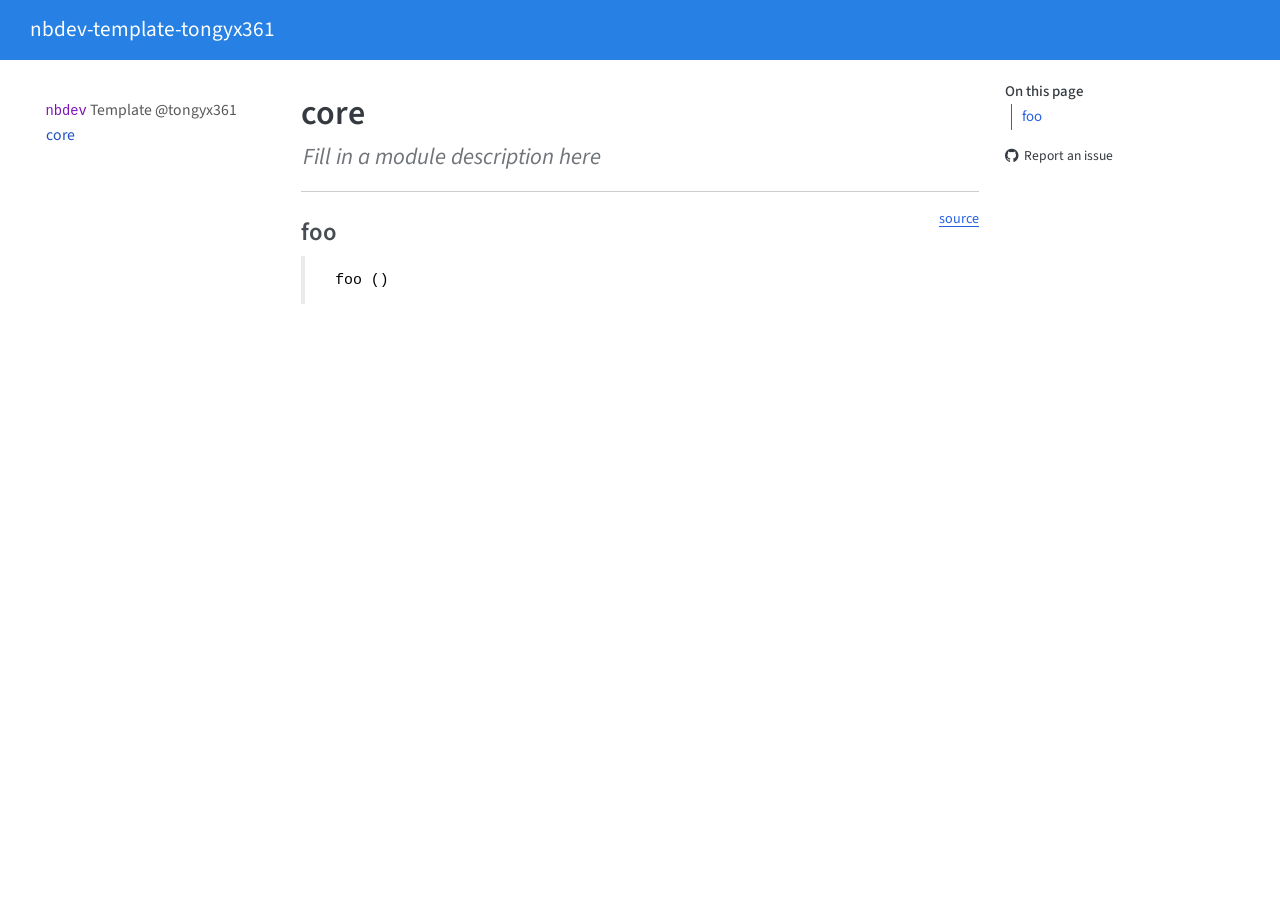
==== core.html @ 5c32a181 "deploy: b091fa63f6e639e0a10925ccc4147538124bbef6" ====
<!DOCTYPE html>
<html xmlns="http://www.w3.org/1999/xhtml" lang="en" xml:lang="en"><head>

<meta charset="utf-8">
<meta name="generator" content="quarto-1.4.555">

<meta name="viewport" content="width=device-width, initial-scale=1.0, user-scalable=yes">

<meta name="description" content="Fill in a module description here">

<title>nbdev-template-tongyx361 - core</title>
<style>
code{white-space: pre-wrap;}
span.smallcaps{font-variant: small-caps;}
div.columns{display: flex; gap: min(4vw, 1.5em);}
div.column{flex: auto; overflow-x: auto;}
div.hanging-indent{margin-left: 1.5em; text-indent: -1.5em;}
ul.task-list{list-style: none;}
ul.task-list li input[type="checkbox"] {
  width: 0.8em;
  margin: 0 0.8em 0.2em -1em; /* quarto-specific, see https://github.com/quarto-dev/quarto-cli/issues/4556 */ 
  vertical-align: middle;
}
</style>


<script src="site_libs/quarto-nav/quarto-nav.js"></script>
<script src="site_libs/quarto-nav/headroom.min.js"></script>
<script src="site_libs/clipboard/clipboard.min.js"></script>
<script src="site_libs/quarto-search/autocomplete.umd.js"></script>
<script src="site_libs/quarto-search/fuse.min.js"></script>
<script src="site_libs/quarto-search/quarto-search.js"></script>
<meta name="quarto:offset" content="./">
<script src="site_libs/quarto-html/quarto.js"></script>
<script src="site_libs/quarto-html/popper.min.js"></script>
<script src="site_libs/quarto-html/tippy.umd.min.js"></script>
<script src="site_libs/quarto-html/anchor.min.js"></script>
<link href="site_libs/quarto-html/tippy.css" rel="stylesheet">
<link href="site_libs/quarto-html/quarto-syntax-highlighting.css" rel="stylesheet" id="quarto-text-highlighting-styles">
<script src="site_libs/bootstrap/bootstrap.min.js"></script>
<link href="site_libs/bootstrap/bootstrap-icons.css" rel="stylesheet">
<link href="site_libs/bootstrap/bootstrap.min.css" rel="stylesheet" id="quarto-bootstrap" data-mode="light">
<script id="quarto-search-options" type="application/json">{
  "location": "navbar",
  "copy-button": false,
  "collapse-after": 3,
  "panel-placement": "end",
  "type": "overlay",
  "limit": 50,
  "keyboard-shortcut": [
    "f",
    "/",
    "s"
  ],
  "show-item-context": false,
  "language": {
    "search-no-results-text": "No results",
    "search-matching-documents-text": "matching documents",
    "search-copy-link-title": "Copy link to search",
    "search-hide-matches-text": "Hide additional matches",
    "search-more-match-text": "more match in this document",
    "search-more-matches-text": "more matches in this document",
    "search-clear-button-title": "Clear",
    "search-text-placeholder": "",
    "search-detached-cancel-button-title": "Cancel",
    "search-submit-button-title": "Submit",
    "search-label": "Search"
  }
}</script>


<link rel="stylesheet" href="styles.css">
<meta property="og:title" content="nbdev-template-tongyx361 - core">
<meta property="og:description" content="Fill in a module description here">
<meta property="og:site_name" content="nbdev-template-tongyx361">
<meta name="twitter:title" content="nbdev-template-tongyx361 - core">
<meta name="twitter:description" content="Fill in a module description here">
<meta name="twitter:card" content="summary">
</head>

<body class="nav-sidebar floating nav-fixed">

<div id="quarto-search-results"></div>
  <header id="quarto-header" class="headroom fixed-top">
    <nav class="navbar navbar-expand-lg " data-bs-theme="dark">
      <div class="navbar-container container-fluid">
      <div class="navbar-brand-container mx-auto">
    <a class="navbar-brand" href="./index.html">
    <span class="navbar-title">nbdev-template-tongyx361</span>
    </a>
  </div>
        <div class="quarto-navbar-tools tools-end">
</div>
          <div id="quarto-search" class="" title="Search"></div>
      </div> <!-- /container-fluid -->
    </nav>
  <nav class="quarto-secondary-nav">
    <div class="container-fluid d-flex">
      <button type="button" class="quarto-btn-toggle btn" data-bs-toggle="collapse" data-bs-target=".quarto-sidebar-collapse-item" aria-controls="quarto-sidebar" aria-expanded="false" aria-label="Toggle sidebar navigation" onclick="if (window.quartoToggleHeadroom) { window.quartoToggleHeadroom(); }">
        <i class="bi bi-layout-text-sidebar-reverse"></i>
      </button>
        <nav class="quarto-page-breadcrumbs" aria-label="breadcrumb"><ol class="breadcrumb"><li class="breadcrumb-item"><a href="./core.html">core</a></li></ol></nav>
        <a class="flex-grow-1" role="button" data-bs-toggle="collapse" data-bs-target=".quarto-sidebar-collapse-item" aria-controls="quarto-sidebar" aria-expanded="false" aria-label="Toggle sidebar navigation" onclick="if (window.quartoToggleHeadroom) { window.quartoToggleHeadroom(); }">      
        </a>
    </div>
  </nav>
</header>
<!-- content -->
<div id="quarto-content" class="quarto-container page-columns page-rows-contents page-layout-article page-navbar">
<!-- sidebar -->
  <nav id="quarto-sidebar" class="sidebar collapse collapse-horizontal quarto-sidebar-collapse-item sidebar-navigation floating overflow-auto">
    <div class="sidebar-menu-container"> 
    <ul class="list-unstyled mt-1">
        <li class="sidebar-item">
  <div class="sidebar-item-container"> 
  <a href="./index.html" class="sidebar-item-text sidebar-link">
 <span class="menu-text"><code>nbdev</code> Template <span class="citation" data-cites="tongyx361">@tongyx361</span></span></a>
  </div>
</li>
        <li class="sidebar-item">
  <div class="sidebar-item-container"> 
  <a href="./core.html" class="sidebar-item-text sidebar-link active">
 <span class="menu-text">core</span></a>
  </div>
</li>
    </ul>
    </div>
</nav>
<div id="quarto-sidebar-glass" class="quarto-sidebar-collapse-item" data-bs-toggle="collapse" data-bs-target=".quarto-sidebar-collapse-item"></div>
<!-- margin-sidebar -->
    <div id="quarto-margin-sidebar" class="sidebar margin-sidebar">
        <nav id="TOC" role="doc-toc" class="toc-active">
    <h2 id="toc-title">On this page</h2>
   
  <ul>
  <li><a href="#foo" id="toc-foo" class="nav-link active" data-scroll-target="#foo">foo</a></li>
  </ul>
<div class="toc-actions"><ul><li><a href="https://github.com/tongyx361/nbdev-template-tongyx361/issues/new" class="toc-action"><i class="bi bi-github"></i>Report an issue</a></li></ul></div></nav>
    </div>
<!-- main -->
<main class="content" id="quarto-document-content">

<header id="title-block-header" class="quarto-title-block default">
<div class="quarto-title">
<h1 class="title">core</h1>
</div>

<div>
  <div class="description">
    Fill in a module description here
  </div>
</div>


<div class="quarto-title-meta">

    
  
    
  </div>
  


</header>


<!-- WARNING: THIS FILE WAS AUTOGENERATED! DO NOT EDIT! -->
<hr>
<p><a href="https://github.com/tongyx361/nbdev-template-tongyx361/blob/main/pkg_name/core.py#L7" target="_blank" style="float:right; font-size:smaller">source</a></p>
<section id="foo" class="level3">
<h3 class="anchored" data-anchor-id="foo">foo</h3>
<blockquote class="blockquote">
<pre><code> foo ()</code></pre>
</blockquote>


</section>

</main> <!-- /main -->
<script id="quarto-html-after-body" type="application/javascript">
window.document.addEventListener("DOMContentLoaded", function (event) {
  const toggleBodyColorMode = (bsSheetEl) => {
    const mode = bsSheetEl.getAttribute("data-mode");
    const bodyEl = window.document.querySelector("body");
    if (mode === "dark") {
      bodyEl.classList.add("quarto-dark");
      bodyEl.classList.remove("quarto-light");
    } else {
      bodyEl.classList.add("quarto-light");
      bodyEl.classList.remove("quarto-dark");
    }
  }
  const toggleBodyColorPrimary = () => {
    const bsSheetEl = window.document.querySelector("link#quarto-bootstrap");
    if (bsSheetEl) {
      toggleBodyColorMode(bsSheetEl);
    }
  }
  toggleBodyColorPrimary();  
  const icon = "";
  const anchorJS = new window.AnchorJS();
  anchorJS.options = {
    placement: 'right',
    icon: icon
  };
  anchorJS.add('.anchored');
  const isCodeAnnotation = (el) => {
    for (const clz of el.classList) {
      if (clz.startsWith('code-annotation-')) {                     
        return true;
      }
    }
    return false;
  }
  const clipboard = new window.ClipboardJS('.code-copy-button', {
    text: function(trigger) {
      const codeEl = trigger.previousElementSibling.cloneNode(true);
      for (const childEl of codeEl.children) {
        if (isCodeAnnotation(childEl)) {
          childEl.remove();
        }
      }
      return codeEl.innerText;
    }
  });
  clipboard.on('success', function(e) {
    // button target
    const button = e.trigger;
    // don't keep focus
    button.blur();
    // flash "checked"
    button.classList.add('code-copy-button-checked');
    var currentTitle = button.getAttribute("title");
    button.setAttribute("title", "Copied!");
    let tooltip;
    if (window.bootstrap) {
      button.setAttribute("data-bs-toggle", "tooltip");
      button.setAttribute("data-bs-placement", "left");
      button.setAttribute("data-bs-title", "Copied!");
      tooltip = new bootstrap.Tooltip(button, 
        { trigger: "manual", 
          customClass: "code-copy-button-tooltip",
          offset: [0, -8]});
      tooltip.show();    
    }
    setTimeout(function() {
      if (tooltip) {
        tooltip.hide();
        button.removeAttribute("data-bs-title");
        button.removeAttribute("data-bs-toggle");
        button.removeAttribute("data-bs-placement");
      }
      button.setAttribute("title", currentTitle);
      button.classList.remove('code-copy-button-checked');
    }, 1000);
    // clear code selection
    e.clearSelection();
  });
    var localhostRegex = new RegExp(/^(?:http|https):\/\/localhost\:?[0-9]*\//);
    var mailtoRegex = new RegExp(/^mailto:/);
      var filterRegex = new RegExp("https:\/\/tongyx361\.github\.io\/nbdev-template-tongyx361");
    var isInternal = (href) => {
        return filterRegex.test(href) || localhostRegex.test(href) || mailtoRegex.test(href);
    }
    // Inspect non-navigation links and adorn them if external
 	var links = window.document.querySelectorAll('a[href]:not(.nav-link):not(.navbar-brand):not(.toc-action):not(.sidebar-link):not(.sidebar-item-toggle):not(.pagination-link):not(.no-external):not([aria-hidden]):not(.dropdown-item):not(.quarto-navigation-tool)');
    for (var i=0; i<links.length; i++) {
      const link = links[i];
      if (!isInternal(link.href)) {
        // undo the damage that might have been done by quarto-nav.js in the case of
        // links that we want to consider external
        if (link.dataset.originalHref !== undefined) {
          link.href = link.dataset.originalHref;
        }
      }
    }
  function tippyHover(el, contentFn, onTriggerFn, onUntriggerFn) {
    const config = {
      allowHTML: true,
      maxWidth: 500,
      delay: 100,
      arrow: false,
      appendTo: function(el) {
          return el.parentElement;
      },
      interactive: true,
      interactiveBorder: 10,
      theme: 'quarto',
      placement: 'bottom-start',
    };
    if (contentFn) {
      config.content = contentFn;
    }
    if (onTriggerFn) {
      config.onTrigger = onTriggerFn;
    }
    if (onUntriggerFn) {
      config.onUntrigger = onUntriggerFn;
    }
    window.tippy(el, config); 
  }
  const noterefs = window.document.querySelectorAll('a[role="doc-noteref"]');
  for (var i=0; i<noterefs.length; i++) {
    const ref = noterefs[i];
    tippyHover(ref, function() {
      // use id or data attribute instead here
      let href = ref.getAttribute('data-footnote-href') || ref.getAttribute('href');
      try { href = new URL(href).hash; } catch {}
      const id = href.replace(/^#\/?/, "");
      const note = window.document.getElementById(id);
      if (note) {
        return note.innerHTML;
      } else {
        return "";
      }
    });
  }
  const xrefs = window.document.querySelectorAll('a.quarto-xref');
  const processXRef = (id, note) => {
    // Strip column container classes
    const stripColumnClz = (el) => {
      el.classList.remove("page-full", "page-columns");
      if (el.children) {
        for (const child of el.children) {
          stripColumnClz(child);
        }
      }
    }
    stripColumnClz(note)
    if (id === null || id.startsWith('sec-')) {
      // Special case sections, only their first couple elements
      const container = document.createElement("div");
      if (note.children && note.children.length > 2) {
        container.appendChild(note.children[0].cloneNode(true));
        for (let i = 1; i < note.children.length; i++) {
          const child = note.children[i];
          if (child.tagName === "P" && child.innerText === "") {
            continue;
          } else {
            container.appendChild(child.cloneNode(true));
            break;
          }
        }
        if (window.Quarto?.typesetMath) {
          window.Quarto.typesetMath(container);
        }
        return container.innerHTML
      } else {
        if (window.Quarto?.typesetMath) {
          window.Quarto.typesetMath(note);
        }
        return note.innerHTML;
      }
    } else {
      // Remove any anchor links if they are present
      const anchorLink = note.querySelector('a.anchorjs-link');
      if (anchorLink) {
        anchorLink.remove();
      }
      if (window.Quarto?.typesetMath) {
        window.Quarto.typesetMath(note);
      }
      // TODO in 1.5, we should make sure this works without a callout special case
      if (note.classList.contains("callout")) {
        return note.outerHTML;
      } else {
        return note.innerHTML;
      }
    }
  }
  for (var i=0; i<xrefs.length; i++) {
    const xref = xrefs[i];
    tippyHover(xref, undefined, function(instance) {
      instance.disable();
      let url = xref.getAttribute('href');
      let hash = undefined; 
      if (url.startsWith('#')) {
        hash = url;
      } else {
        try { hash = new URL(url).hash; } catch {}
      }
      if (hash) {
        const id = hash.replace(/^#\/?/, "");
        const note = window.document.getElementById(id);
        if (note !== null) {
          try {
            const html = processXRef(id, note.cloneNode(true));
            instance.setContent(html);
          } finally {
            instance.enable();
            instance.show();
          }
        } else {
          // See if we can fetch this
          fetch(url.split('#')[0])
          .then(res => res.text())
          .then(html => {
            const parser = new DOMParser();
            const htmlDoc = parser.parseFromString(html, "text/html");
            const note = htmlDoc.getElementById(id);
            if (note !== null) {
              const html = processXRef(id, note);
              instance.setContent(html);
            } 
          }).finally(() => {
            instance.enable();
            instance.show();
          });
        }
      } else {
        // See if we can fetch a full url (with no hash to target)
        // This is a special case and we should probably do some content thinning / targeting
        fetch(url)
        .then(res => res.text())
        .then(html => {
          const parser = new DOMParser();
          const htmlDoc = parser.parseFromString(html, "text/html");
          const note = htmlDoc.querySelector('main.content');
          if (note !== null) {
            // This should only happen for chapter cross references
            // (since there is no id in the URL)
            // remove the first header
            if (note.children.length > 0 && note.children[0].tagName === "HEADER") {
              note.children[0].remove();
            }
            const html = processXRef(null, note);
            instance.setContent(html);
          } 
        }).finally(() => {
          instance.enable();
          instance.show();
        });
      }
    }, function(instance) {
    });
  }
      let selectedAnnoteEl;
      const selectorForAnnotation = ( cell, annotation) => {
        let cellAttr = 'data-code-cell="' + cell + '"';
        let lineAttr = 'data-code-annotation="' +  annotation + '"';
        const selector = 'span[' + cellAttr + '][' + lineAttr + ']';
        return selector;
      }
      const selectCodeLines = (annoteEl) => {
        const doc = window.document;
        const targetCell = annoteEl.getAttribute("data-target-cell");
        const targetAnnotation = annoteEl.getAttribute("data-target-annotation");
        const annoteSpan = window.document.querySelector(selectorForAnnotation(targetCell, targetAnnotation));
        const lines = annoteSpan.getAttribute("data-code-lines").split(",");
        const lineIds = lines.map((line) => {
          return targetCell + "-" + line;
        })
        let top = null;
        let height = null;
        let parent = null;
        if (lineIds.length > 0) {
            //compute the position of the single el (top and bottom and make a div)
            const el = window.document.getElementById(lineIds[0]);
            top = el.offsetTop;
            height = el.offsetHeight;
            parent = el.parentElement.parentElement;
          if (lineIds.length > 1) {
            const lastEl = window.document.getElementById(lineIds[lineIds.length - 1]);
            const bottom = lastEl.offsetTop + lastEl.offsetHeight;
            height = bottom - top;
          }
          if (top !== null && height !== null && parent !== null) {
            // cook up a div (if necessary) and position it 
            let div = window.document.getElementById("code-annotation-line-highlight");
            if (div === null) {
              div = window.document.createElement("div");
              div.setAttribute("id", "code-annotation-line-highlight");
              div.style.position = 'absolute';
              parent.appendChild(div);
            }
            div.style.top = top - 2 + "px";
            div.style.height = height + 4 + "px";
            div.style.left = 0;
            let gutterDiv = window.document.getElementById("code-annotation-line-highlight-gutter");
            if (gutterDiv === null) {
              gutterDiv = window.document.createElement("div");
              gutterDiv.setAttribute("id", "code-annotation-line-highlight-gutter");
              gutterDiv.style.position = 'absolute';
              const codeCell = window.document.getElementById(targetCell);
              const gutter = codeCell.querySelector('.code-annotation-gutter');
              gutter.appendChild(gutterDiv);
            }
            gutterDiv.style.top = top - 2 + "px";
            gutterDiv.style.height = height + 4 + "px";
          }
          selectedAnnoteEl = annoteEl;
        }
      };
      const unselectCodeLines = () => {
        const elementsIds = ["code-annotation-line-highlight", "code-annotation-line-highlight-gutter"];
        elementsIds.forEach((elId) => {
          const div = window.document.getElementById(elId);
          if (div) {
            div.remove();
          }
        });
        selectedAnnoteEl = undefined;
      };
        // Handle positioning of the toggle
    window.addEventListener(
      "resize",
      throttle(() => {
        elRect = undefined;
        if (selectedAnnoteEl) {
          selectCodeLines(selectedAnnoteEl);
        }
      }, 10)
    );
    function throttle(fn, ms) {
    let throttle = false;
    let timer;
      return (...args) => {
        if(!throttle) { // first call gets through
            fn.apply(this, args);
            throttle = true;
        } else { // all the others get throttled
            if(timer) clearTimeout(timer); // cancel #2
            timer = setTimeout(() => {
              fn.apply(this, args);
              timer = throttle = false;
            }, ms);
        }
      };
    }
      // Attach click handler to the DT
      const annoteDls = window.document.querySelectorAll('dt[data-target-cell]');
      for (const annoteDlNode of annoteDls) {
        annoteDlNode.addEventListener('click', (event) => {
          const clickedEl = event.target;
          if (clickedEl !== selectedAnnoteEl) {
            unselectCodeLines();
            const activeEl = window.document.querySelector('dt[data-target-cell].code-annotation-active');
            if (activeEl) {
              activeEl.classList.remove('code-annotation-active');
            }
            selectCodeLines(clickedEl);
            clickedEl.classList.add('code-annotation-active');
          } else {
            // Unselect the line
            unselectCodeLines();
            clickedEl.classList.remove('code-annotation-active');
          }
        });
      }
  const findCites = (el) => {
    const parentEl = el.parentElement;
    if (parentEl) {
      const cites = parentEl.dataset.cites;
      if (cites) {
        return {
          el,
          cites: cites.split(' ')
        };
      } else {
        return findCites(el.parentElement)
      }
    } else {
      return undefined;
    }
  };
  var bibliorefs = window.document.querySelectorAll('a[role="doc-biblioref"]');
  for (var i=0; i<bibliorefs.length; i++) {
    const ref = bibliorefs[i];
    const citeInfo = findCites(ref);
    if (citeInfo) {
      tippyHover(citeInfo.el, function() {
        var popup = window.document.createElement('div');
        citeInfo.cites.forEach(function(cite) {
          var citeDiv = window.document.createElement('div');
          citeDiv.classList.add('hanging-indent');
          citeDiv.classList.add('csl-entry');
          var biblioDiv = window.document.getElementById('ref-' + cite);
          if (biblioDiv) {
            citeDiv.innerHTML = biblioDiv.innerHTML;
          }
          popup.appendChild(citeDiv);
        });
        return popup.innerHTML;
      });
    }
  }
});
</script>
</div> <!-- /content -->




<footer class="footer"><div class="nav-footer"><div class="nav-footer-center"><div class="toc-actions d-sm-block d-md-none"><ul><li><a href="https://github.com/tongyx361/nbdev-template-tongyx361/issues/new" class="toc-action"><i class="bi bi-github"></i>Report an issue</a></li></ul></div></div></div></footer></body></html>
---- site_libs/quarto-html/tippy.css ----
.tippy-box[data-animation=fade][data-state=hidden]{opacity:0}[data-tippy-root]{max-width:calc(100vw - 10px)}.tippy-box{position:relative;background-color:#333;color:#fff;border-radius:4px;font-size:14px;line-height:1.4;white-space:normal;outline:0;transition-property:transform,visibility,opacity}.tippy-box[data-placement^=top]>.tippy-arrow{bottom:0}.tippy-box[data-placement^=top]>.tippy-arrow:before{bottom:-7px;left:0;border-width:8px 8px 0;border-top-color:initial;transform-origin:center top}.tippy-box[data-placement^=bottom]>.tippy-arrow{top:0}.tippy-box[data-placement^=bottom]>.tippy-arrow:before{top:-7px;left:0;border-width:0 8px 8px;border-bottom-color:initial;transform-origin:center bottom}.tippy-box[data-placement^=left]>.tippy-arrow{right:0}.tippy-box[data-placement^=left]>.tippy-arrow:before{border-width:8px 0 8px 8px;border-left-color:initial;right:-7px;transform-origin:center left}.tippy-box[data-placement^=right]>.tippy-arrow{left:0}.tippy-box[data-placement^=right]>.tippy-arrow:before{left:-7px;border-width:8px 8px 8px 0;border-right-color:initial;transform-origin:center right}.tippy-box[data-inertia][data-state=visible]{transition-timing-function:cubic-bezier(.54,1.5,.38,1.11)}.tippy-arrow{width:16px;height:16px;color:#333}.tippy-arrow:before{content:"";position:absolute;border-color:transparent;border-style:solid}.tippy-content{position:relative;padding:5px 9px;z-index:1}
---- styles.css ----
.cell {
  margin-bottom: 1rem;
}

.cell > .sourceCode {
  margin-bottom: 0;
}

.cell-output > pre {
  margin-bottom: 0;
}

.cell-output > pre, .cell-output > .sourceCode > pre, .cell-output-stdout > pre {
  margin-left: 0.8rem;
  margin-top: 0;
  background: none;
  border-left: 2px solid lightsalmon;
  border-top-left-radius: 0;
  border-top-right-radius: 0;
}

.cell-output > .sourceCode {
  border: none;
}

.cell-output > .sourceCode {
  background: none;
  margin-top: 0;
}

div.description {
  padding-left: 2px;
  padding-top: 5px;
  font-style: italic;
  font-size: 135%;
  opacity: 70%;
}
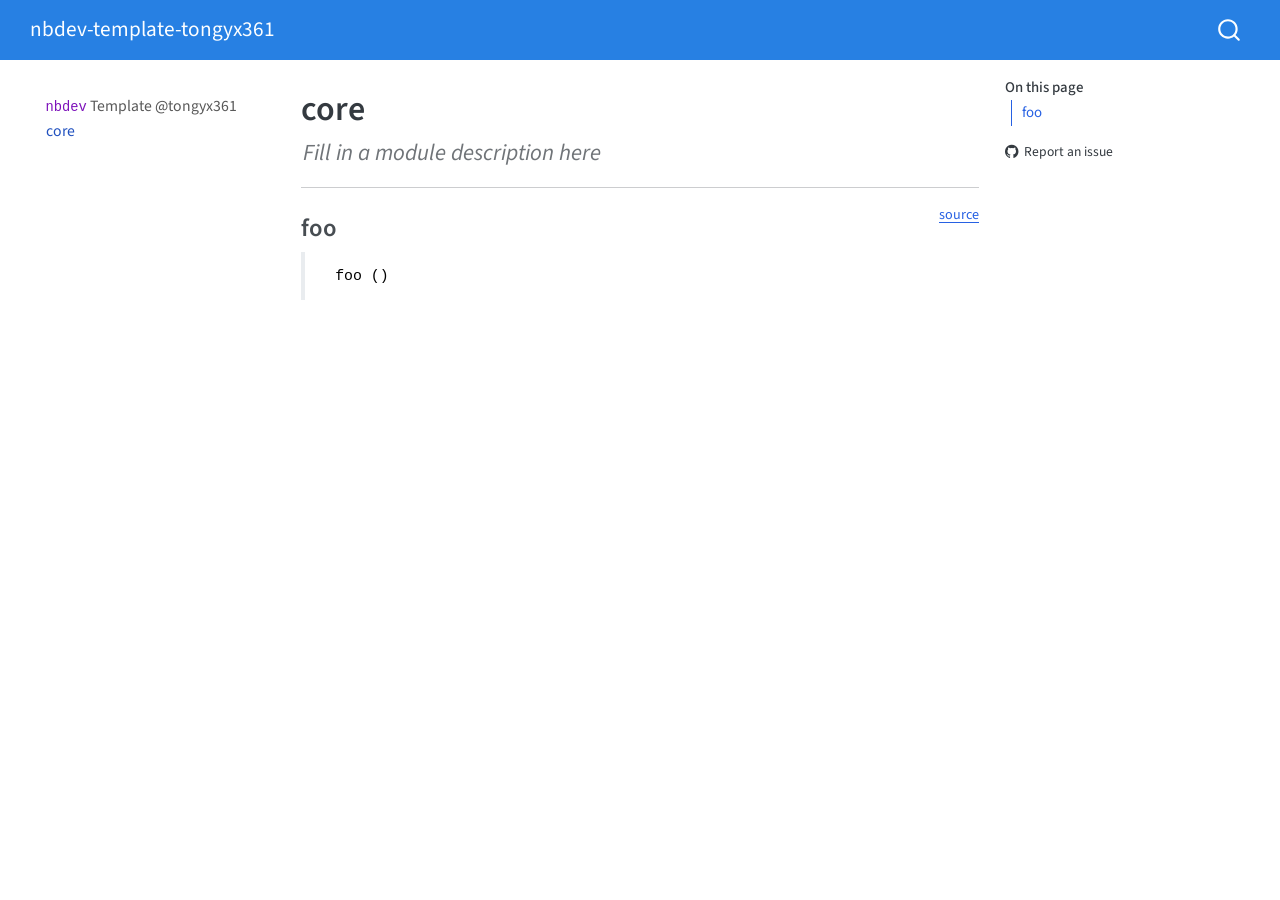
==== commit b0a6d705: "deploy: 1400ea6256c2e884bfeb7b2b28804d4b04ff2d72" ====
--- a/core.html
+++ b/core.html
@@ -2,13 +2,13 @@
 <html xmlns="http://www.w3.org/1999/xhtml" lang="en" xml:lang="en"><head>
 
 <meta charset="utf-8">
-<meta name="generator" content="quarto-1.4.555">
+<meta name="generator" content="quarto-1.5.55">
 
 <meta name="viewport" content="width=device-width, initial-scale=1.0, user-scalable=yes">
 
 <meta name="description" content="Fill in a module description here">
 
-<title>nbdev-template-tongyx361 - core</title>
+<title>core – nbdev-template-tongyx361</title>
 <style>
 code{white-space: pre-wrap;}
 span.smallcaps{font-variant: small-caps;}
@@ -70,10 +70,10 @@
 
 
 <link rel="stylesheet" href="styles.css">
-<meta property="og:title" content="nbdev-template-tongyx361 - core">
+<meta property="og:title" content="core – nbdev-template-tongyx361">
 <meta property="og:description" content="Fill in a module description here">
 <meta property="og:site_name" content="nbdev-template-tongyx361">
-<meta name="twitter:title" content="nbdev-template-tongyx361 - core">
+<meta name="twitter:title" content="core – nbdev-template-tongyx361">
 <meta name="twitter:description" content="Fill in a module description here">
 <meta name="twitter:card" content="summary">
 </head>
@@ -96,11 +96,11 @@
     </nav>
   <nav class="quarto-secondary-nav">
     <div class="container-fluid d-flex">
-      <button type="button" class="quarto-btn-toggle btn" data-bs-toggle="collapse" data-bs-target=".quarto-sidebar-collapse-item" aria-controls="quarto-sidebar" aria-expanded="false" aria-label="Toggle sidebar navigation" onclick="if (window.quartoToggleHeadroom) { window.quartoToggleHeadroom(); }">
+      <button type="button" class="quarto-btn-toggle btn" data-bs-toggle="collapse" role="button" data-bs-target=".quarto-sidebar-collapse-item" aria-controls="quarto-sidebar" aria-expanded="false" aria-label="Toggle sidebar navigation" onclick="if (window.quartoToggleHeadroom) { window.quartoToggleHeadroom(); }">
         <i class="bi bi-layout-text-sidebar-reverse"></i>
       </button>
         <nav class="quarto-page-breadcrumbs" aria-label="breadcrumb"><ol class="breadcrumb"><li class="breadcrumb-item"><a href="./core.html">core</a></li></ol></nav>
-        <a class="flex-grow-1" role="button" data-bs-toggle="collapse" data-bs-target=".quarto-sidebar-collapse-item" aria-controls="quarto-sidebar" aria-expanded="false" aria-label="Toggle sidebar navigation" onclick="if (window.quartoToggleHeadroom) { window.quartoToggleHeadroom(); }">      
+        <a class="flex-grow-1" role="navigation" data-bs-toggle="collapse" data-bs-target=".quarto-sidebar-collapse-item" aria-controls="quarto-sidebar" aria-expanded="false" aria-label="Toggle sidebar navigation" onclick="if (window.quartoToggleHeadroom) { window.quartoToggleHeadroom(); }">      
         </a>
     </div>
   </nav>
@@ -212,18 +212,7 @@
     }
     return false;
   }
-  const clipboard = new window.ClipboardJS('.code-copy-button', {
-    text: function(trigger) {
-      const codeEl = trigger.previousElementSibling.cloneNode(true);
-      for (const childEl of codeEl.children) {
-        if (isCodeAnnotation(childEl)) {
-          childEl.remove();
-        }
-      }
-      return codeEl.innerText;
-    }
-  });
-  clipboard.on('success', function(e) {
+  const onCopySuccess = function(e) {
     // button target
     const button = e.trigger;
     // don't keep focus
@@ -255,7 +244,29 @@
     }, 1000);
     // clear code selection
     e.clearSelection();
+  }
+  const getTextToCopy = function(trigger) {
+      const codeEl = trigger.previousElementSibling.cloneNode(true);
+      for (const childEl of codeEl.children) {
+        if (isCodeAnnotation(childEl)) {
+          childEl.remove();
+        }
+      }
+      return codeEl.innerText;
+  }
+  const clipboard = new window.ClipboardJS('.code-copy-button:not([data-in-quarto-modal])', {
+    text: getTextToCopy
   });
+  clipboard.on('success', onCopySuccess);
+  if (window.document.getElementById('quarto-embedded-source-code-modal')) {
+    // For code content inside modals, clipBoardJS needs to be initialized with a container option
+    // TODO: Check when it could be a function (https://github.com/zenorocha/clipboard.js/issues/860)
+    const clipboardModal = new window.ClipboardJS('.code-copy-button[data-in-quarto-modal]', {
+      text: getTextToCopy,
+      container: window.document.getElementById('quarto-embedded-source-code-modal')
+    });
+    clipboardModal.on('success', onCopySuccess);
+  }
     var localhostRegex = new RegExp(/^(?:http|https):\/\/localhost\:?[0-9]*\//);
     var mailtoRegex = new RegExp(/^mailto:/);
       var filterRegex = new RegExp("https:\/\/tongyx361\.github\.io\/nbdev-template-tongyx361");
@@ -263,7 +274,7 @@
         return filterRegex.test(href) || localhostRegex.test(href) || mailtoRegex.test(href);
     }
     // Inspect non-navigation links and adorn them if external
- 	var links = window.document.querySelectorAll('a[href]:not(.nav-link):not(.navbar-brand):not(.toc-action):not(.sidebar-link):not(.sidebar-item-toggle):not(.pagination-link):not(.no-external):not([aria-hidden]):not(.dropdown-item):not(.quarto-navigation-tool)');
+ 	var links = window.document.querySelectorAll('a[href]:not(.nav-link):not(.navbar-brand):not(.toc-action):not(.sidebar-link):not(.sidebar-item-toggle):not(.pagination-link):not(.no-external):not([aria-hidden]):not(.dropdown-item):not(.quarto-navigation-tool):not(.about-link)');
     for (var i=0; i<links.length; i++) {
       const link = links[i];
       if (!isInternal(link.href)) {
--- a/site_libs/quarto-html/quarto-syntax-highlighting.css
+++ b/site_libs/quarto-html/quarto-syntax-highlighting.css
@@ -0,0 +1,205 @@
+/* quarto syntax highlight colors */
+:root {
+  --quarto-hl-ot-color: #003B4F;
+  --quarto-hl-at-color: #657422;
+  --quarto-hl-ss-color: #20794D;
+  --quarto-hl-an-color: #5E5E5E;
+  --quarto-hl-fu-color: #4758AB;
+  --quarto-hl-st-color: #20794D;
+  --quarto-hl-cf-color: #003B4F;
+  --quarto-hl-op-color: #5E5E5E;
+  --quarto-hl-er-color: #AD0000;
+  --quarto-hl-bn-color: #AD0000;
+  --quarto-hl-al-color: #AD0000;
+  --quarto-hl-va-color: #111111;
+  --quarto-hl-bu-color: inherit;
+  --quarto-hl-ex-color: inherit;
+  --quarto-hl-pp-color: #AD0000;
+  --quarto-hl-in-color: #5E5E5E;
+  --quarto-hl-vs-color: #20794D;
+  --quarto-hl-wa-color: #5E5E5E;
+  --quarto-hl-do-color: #5E5E5E;
+  --quarto-hl-im-color: #00769E;
+  --quarto-hl-ch-color: #20794D;
+  --quarto-hl-dt-color: #AD0000;
+  --quarto-hl-fl-color: #AD0000;
+  --quarto-hl-co-color: #5E5E5E;
+  --quarto-hl-cv-color: #5E5E5E;
+  --quarto-hl-cn-color: #8f5902;
+  --quarto-hl-sc-color: #5E5E5E;
+  --quarto-hl-dv-color: #AD0000;
+  --quarto-hl-kw-color: #003B4F;
+}
+
+/* other quarto variables */
+:root {
+  --quarto-font-monospace: SFMono-Regular, Menlo, Monaco, Consolas, "Liberation Mono", "Courier New", monospace;
+}
+
+pre > code.sourceCode > span {
+  color: #003B4F;
+}
+
+code span {
+  color: #003B4F;
+}
+
+code.sourceCode > span {
+  color: #003B4F;
+}
+
+div.sourceCode,
+div.sourceCode pre.sourceCode {
+  color: #003B4F;
+}
+
+code span.ot {
+  color: #003B4F;
+  font-style: inherit;
+}
+
+code span.at {
+  color: #657422;
+  font-style: inherit;
+}
+
+code span.ss {
+  color: #20794D;
+  font-style: inherit;
+}
+
+code span.an {
+  color: #5E5E5E;
+  font-style: inherit;
+}
+
+code span.fu {
+  color: #4758AB;
+  font-style: inherit;
+}
+
+code span.st {
+  color: #20794D;
+  font-style: inherit;
+}
+
+code span.cf {
+  color: #003B4F;
+  font-weight: bold;
+  font-style: inherit;
+}
+
+code span.op {
+  color: #5E5E5E;
+  font-style: inherit;
+}
+
+code span.er {
+  color: #AD0000;
+  font-style: inherit;
+}
+
+code span.bn {
+  color: #AD0000;
+  font-style: inherit;
+}
+
+code span.al {
+  color: #AD0000;
+  font-style: inherit;
+}
+
+code span.va {
+  color: #111111;
+  font-style: inherit;
+}
+
+code span.bu {
+  font-style: inherit;
+}
+
+code span.ex {
+  font-style: inherit;
+}
+
+code span.pp {
+  color: #AD0000;
+  font-style: inherit;
+}
+
+code span.in {
+  color: #5E5E5E;
+  font-style: inherit;
+}
+
+code span.vs {
+  color: #20794D;
+  font-style: inherit;
+}
+
+code span.wa {
+  color: #5E5E5E;
+  font-style: italic;
+}
+
+code span.do {
+  color: #5E5E5E;
+  font-style: italic;
+}
+
+code span.im {
+  color: #00769E;
+  font-style: inherit;
+}
+
+code span.ch {
+  color: #20794D;
+  font-style: inherit;
+}
+
+code span.dt {
+  color: #AD0000;
+  font-style: inherit;
+}
+
+code span.fl {
+  color: #AD0000;
+  font-style: inherit;
+}
+
+code span.co {
+  color: #5E5E5E;
+  font-style: inherit;
+}
+
+code span.cv {
+  color: #5E5E5E;
+  font-style: italic;
+}
+
+code span.cn {
+  color: #8f5902;
+  font-style: inherit;
+}
+
+code span.sc {
+  color: #5E5E5E;
+  font-style: inherit;
+}
+
+code span.dv {
+  color: #AD0000;
+  font-style: inherit;
+}
+
+code span.kw {
+  color: #003B4F;
+  font-weight: bold;
+  font-style: inherit;
+}
+
+.prevent-inlining {
+  content: "</";
+}
+
+/*# sourceMappingURL=debc5d5d77c3f9108843748ff7464032.css.map */
